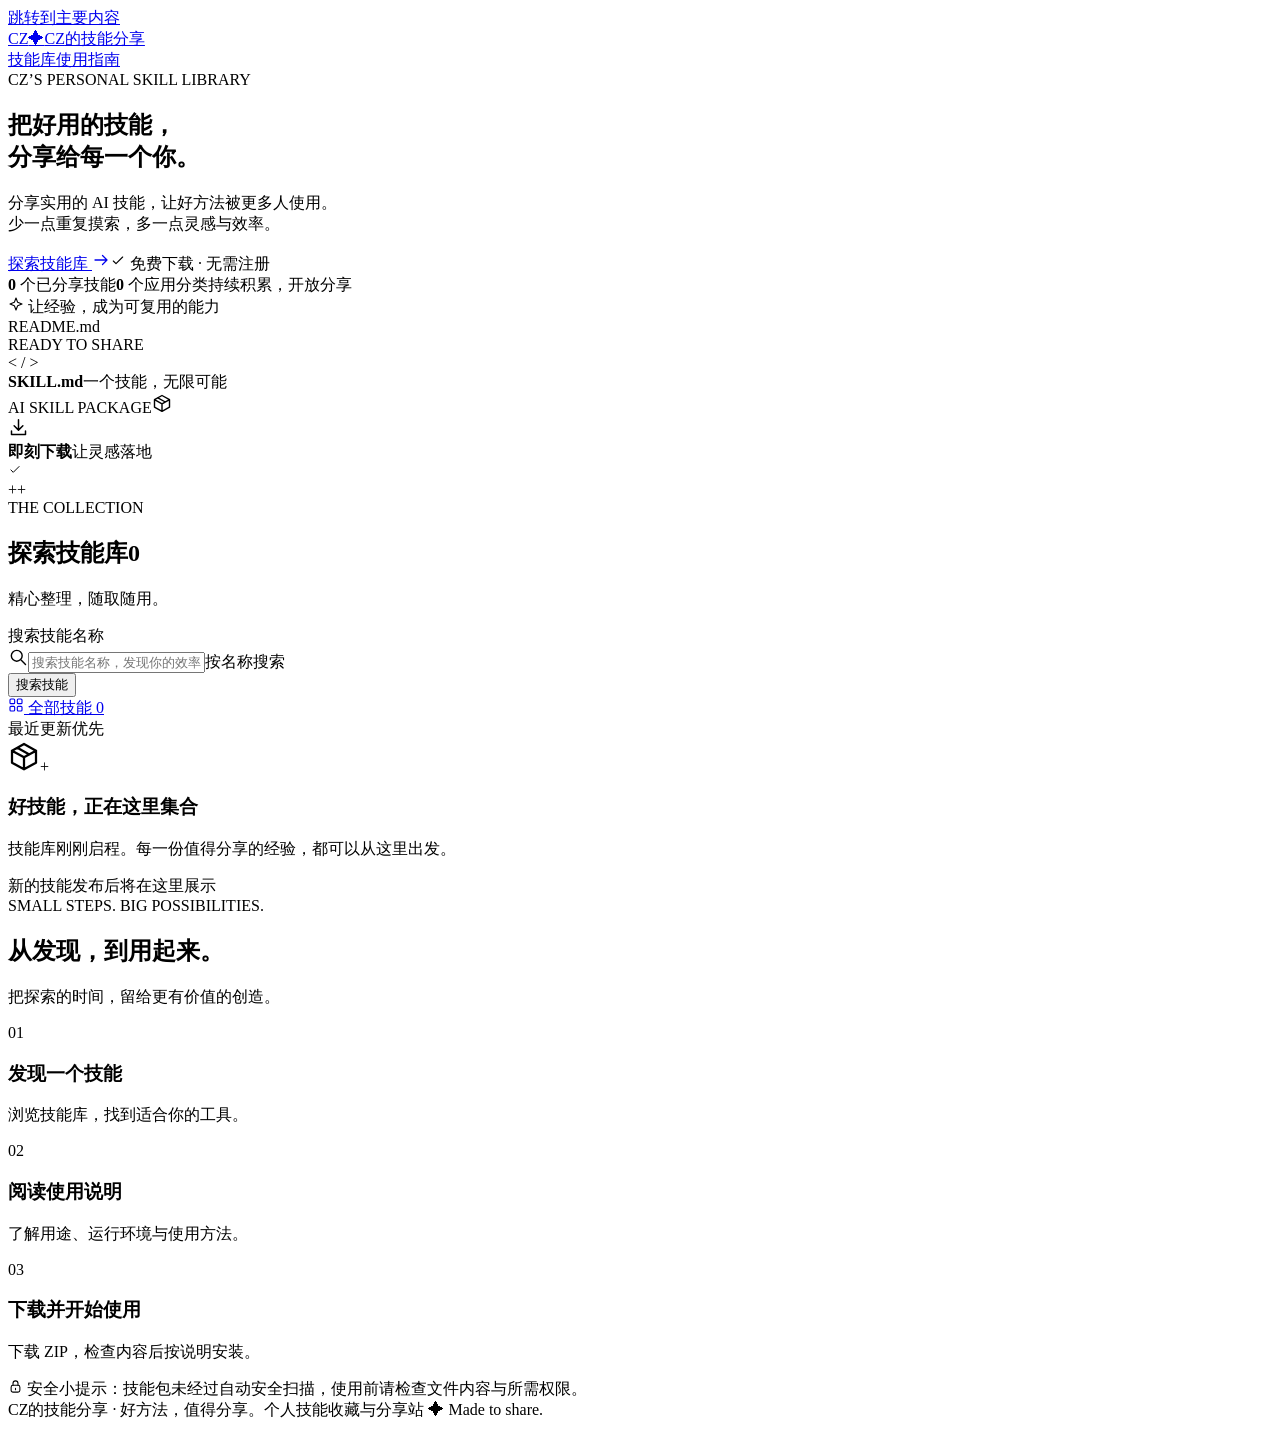
==== index.html @ d49d5132 "Publish CZ skill sharing" ====
<!doctype html>
<html lang="zh-CN">
<head>
<meta charset="utf-8"><meta name="viewport" content="width=device-width, initial-scale=1">
<meta name="description" content="CZ的技能分享：发现实用的 AI 技能，阅读使用说明，免费下载技能压缩包。">
<title>CZ的技能分享 · 让好方法，触手可及</title>
<link rel="icon" href="/cz-skill-sharing/static/favicon.svg" type="image/svg+xml">
<link rel="stylesheet" href="/cz-skill-sharing/static/style.css">
<script defer src="/cz-skill-sharing/static/app.js"></script>
<script defer src="/cz-skill-sharing/static/public.js"></script>
</head>
<body>
<a class="skip-link" href="#main">跳转到主要内容</a>
<header class="site-header"><div class="shell header-inner">
<a class="brand" href="/cz-skill-sharing/" aria-label="CZ的技能分享首页"><span class="brand-mark">CZ<span>✦</span></span><span>CZ<span class="brand-rest">的技能分享</span></span></a>
<nav aria-label="主导航"><a class="nav-link active" href="/cz-skill-sharing/#library">技能库</a><a class="nav-link about-link" href="/cz-skill-sharing/#how-it-works">使用指南</a></nav>
</div></header>
<main id="main" class="shell" tabindex="-1">



<section class="hero" aria-labelledby="hero-title">
<div class="hero-copy"><div class="eyebrow"><span class="live-dot"></span> CZ’S PERSONAL SKILL LIBRARY</div><h1 id="hero-title">把好用的技能，<br><span>分享给每一个你。</span></h1><p class="hero-description">分享实用的 AI 技能，让好方法被更多人使用。<br>少一点重复摸索，多一点灵感与效率。</p><div class="hero-actions"><a class="button primary" href="#library">探索技能库 <svg width="18" height="18" viewBox="0 0 24 24" fill="none" stroke="currentColor" stroke-width="1.7" stroke-linecap="round" stroke-linejoin="round" aria-hidden="true">
<path d="M4 12h16m-6-6 6 6-6 6"/>
</svg></a><span class="hero-note"><svg width="16" height="16" viewBox="0 0 24 24" fill="none" stroke="currentColor" stroke-width="1.7" stroke-linecap="round" stroke-linejoin="round" aria-hidden="true">
<path d="m5 12 4 4L19 6"/>
</svg> 免费下载 · 无需注册</span></div><div class="hero-meta"><span><strong>0</strong> 个已分享技能</span><i></i><span><strong>0</strong> 个应用分类</span><i></i><span>持续积累，开放分享</span></div></div>
<div class="hero-art" aria-hidden="true"><div class="orbit orbit-one"></div><div class="orbit orbit-two"></div><div class="art-note note-top"><svg width="16" height="16" viewBox="0 0 24 24" fill="none" stroke="currentColor" stroke-width="1.7" stroke-linecap="round" stroke-linejoin="round" aria-hidden="true">
<path d="m12 3 2.5 6.5L21 12l-6.5 2.5L12 21l-2.5-6.5L3 12l6.5-2.5L12 3Z"/>
</svg> 让经验，成为可复用的能力</div><div class="floating-file file-back"><div class="file-label">README.md</div><span></span><span></span><span></span></div><div class="floating-file file-front"><div class="mini-label"><span class="mini-dot"></span> READY TO SHARE</div><div class="art-code">&lt; / &gt;</div><strong>SKILL.md</strong><span class="file-caption">一个技能，无限可能</span><div class="art-file-footer"><span>AI SKILL PACKAGE</span><svg width="20" height="20" viewBox="0 0 24 24" fill="none" stroke="currentColor" stroke-width="1.7" stroke-linecap="round" stroke-linejoin="round" aria-hidden="true">
<path d="m12 3 9 5v9l-9 5-9-5V8l9-5Zm-9 5 9 5 9-5M12 13v9M7 5.8l9 5"/>
</svg></div></div><div class="art-badge"><svg width="21" height="21" viewBox="0 0 24 24" fill="none" stroke="currentColor" stroke-width="1.7" stroke-linecap="round" stroke-linejoin="round" aria-hidden="true">
<path d="M12 3v12m-5-5 5 5 5-5M4 16v4h16v-4"/>
</svg><div><strong>即刻下载</strong><span>让灵感落地</span></div><span class="badge-check"><svg width="14" height="14" viewBox="0 0 24 24" fill="none" stroke="currentColor" stroke-width="1.7" stroke-linecap="round" stroke-linejoin="round" aria-hidden="true">
<path d="m5 12 4 4L19 6"/>
</svg></span></div><span class="art-plus plus-one">+</span><span class="art-plus plus-two">+</span></div>
</section>
<section id="library" class="library-section" aria-labelledby="library-title"><div class="section-heading"><div><div class="section-kicker">THE COLLECTION</div><h2 id="library-title">探索技能库<span class="count-badge">0</span></h2></div><p>精心整理，随取随用。</p></div>
<form method="get" class="search-form" action="/cz-skill-sharing/#library"><label class="sr-only" for="search">搜索技能名称</label><div class="search-input"><svg width="20" height="20" viewBox="0 0 24 24" fill="none" stroke="currentColor" stroke-width="1.7" stroke-linecap="round" stroke-linejoin="round" aria-hidden="true">
<circle cx="10.5" cy="10.5" r="6.5"/><path d="m16 16 5 5"/>
</svg><input id="search" name="q" value="" placeholder="搜索技能名称，发现你的效率工具…" maxlength="80" autocomplete="off"><span class="search-hint">按名称搜索</span></div><button class="button search-button" type="submit">搜索技能</button></form>
<div class="filter-bar"><div class="filter-list" aria-label="按分类筛选"><a class="filter-chip selected" href="/cz-skill-sharing/#library"><svg width="16" height="16" viewBox="0 0 24 24" fill="none" stroke="currentColor" stroke-width="1.7" stroke-linecap="round" stroke-linejoin="round" aria-hidden="true">
<rect x="3" y="3" width="7" height="7" rx="1.5"/><rect x="14" y="3" width="7" height="7" rx="1.5"/><rect x="3" y="14" width="7" height="7" rx="1.5"/><rect x="14" y="14" width="7" height="7" rx="1.5"/>
</svg> 全部技能 <span>0</span></a></div><span class="sort-note">最近更新优先</span></div>
<div class="empty-state"><div class="empty-icon"><svg width="32" height="32" viewBox="0 0 24 24" fill="none" stroke="currentColor" stroke-width="1.7" stroke-linecap="round" stroke-linejoin="round" aria-hidden="true">
<path d="m12 3 9 5v9l-9 5-9-5V8l9-5Zm-9 5 9 5 9-5M12 13v9M7 5.8l9 5"/>
</svg><span>+</span></div><h3>好技能，正在这里集合</h3><p>技能库刚刚启程。每一份值得分享的经验，都可以从这里出发。</p><span class="empty-caption">新的技能发布后将在这里展示</span></div>
</section>
<section id="how-it-works" class="guide"><div class="guide-intro"><span class="section-kicker">SMALL STEPS. BIG POSSIBILITIES.</span><h2>从发现，到用起来。</h2><p>把探索的时间，留给更有价值的创造。</p></div><div class="guide-steps"><div><span class="step-number">01</span><h3>发现一个技能</h3><p>浏览技能库，找到适合你的工具。</p></div><div><span class="step-number">02</span><h3>阅读使用说明</h3><p>了解用途、运行环境与使用方法。</p></div><div><span class="step-number">03</span><h3>下载并开始使用</h3><p>下载 ZIP，检查内容后按说明安装。</p></div></div></section>
<div class="safety-note"><svg width="15" height="15" viewBox="0 0 24 24" fill="none" stroke="currentColor" stroke-width="1.7" stroke-linecap="round" stroke-linejoin="round" aria-hidden="true">
<rect x="5" y="10" width="14" height="11" rx="3"/><path d="M8 10V7a4 4 0 0 1 8 0v3m-4 5v2"/>
</svg> 安全小提示：技能包未经过自动安全扫描，使用前请检查文件内容与所需权限。</div>

</main>
<footer class="site-footer"><div class="shell footer-inner"><span class="footer-brand">CZ的技能分享 <span>·</span> 好方法，值得分享。</span><span>个人技能收藏与分享站 <span class="footer-dot">✦</span> Made to share.</span></div></footer>
</body></html>
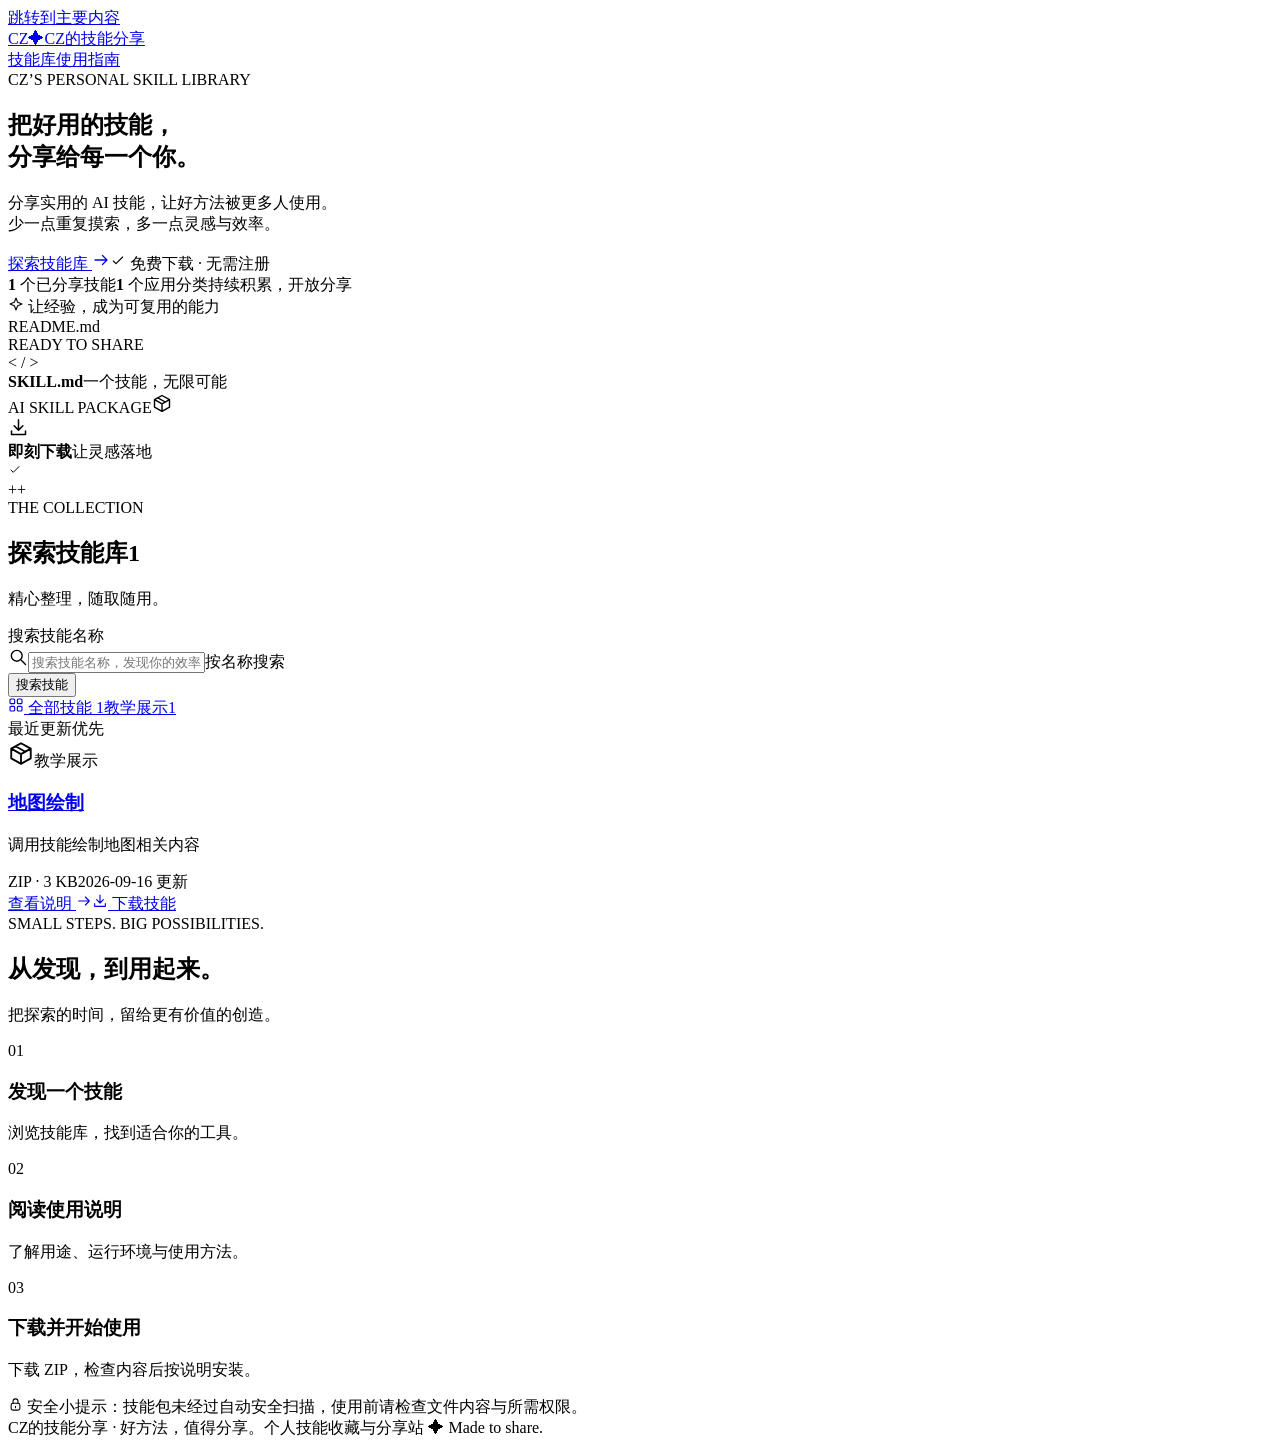
==== commit c2d096b8: "Publish CZ skill sharing" ====
--- a/index.html
+++ b/index.html
@@ -25,7 +25,7 @@
 <path d="M4 12h16m-6-6 6 6-6 6"/>
 </svg></a><span class="hero-note"><svg width="16" height="16" viewBox="0 0 24 24" fill="none" stroke="currentColor" stroke-width="1.7" stroke-linecap="round" stroke-linejoin="round" aria-hidden="true">
 <path d="m5 12 4 4L19 6"/>
-</svg> 免费下载 · 无需注册</span></div><div class="hero-meta"><span><strong>0</strong> 个已分享技能</span><i></i><span><strong>0</strong> 个应用分类</span><i></i><span>持续积累，开放分享</span></div></div>
+</svg> 免费下载 · 无需注册</span></div><div class="hero-meta"><span><strong>1</strong> 个已分享技能</span><i></i><span><strong>1</strong> 个应用分类</span><i></i><span>持续积累，开放分享</span></div></div>
 <div class="hero-art" aria-hidden="true"><div class="orbit orbit-one"></div><div class="orbit orbit-two"></div><div class="art-note note-top"><svg width="16" height="16" viewBox="0 0 24 24" fill="none" stroke="currentColor" stroke-width="1.7" stroke-linecap="round" stroke-linejoin="round" aria-hidden="true">
 <path d="m12 3 2.5 6.5L21 12l-6.5 2.5L12 21l-2.5-6.5L3 12l6.5-2.5L12 3Z"/>
 </svg> 让经验，成为可复用的能力</div><div class="floating-file file-back"><div class="file-label">README.md</div><span></span><span></span><span></span></div><div class="floating-file file-front"><div class="mini-label"><span class="mini-dot"></span> READY TO SHARE</div><div class="art-code">&lt; / &gt;</div><strong>SKILL.md</strong><span class="file-caption">一个技能，无限可能</span><div class="art-file-footer"><span>AI SKILL PACKAGE</span><svg width="20" height="20" viewBox="0 0 24 24" fill="none" stroke="currentColor" stroke-width="1.7" stroke-linecap="round" stroke-linejoin="round" aria-hidden="true">
@@ -36,16 +36,24 @@
 <path d="m5 12 4 4L19 6"/>
 </svg></span></div><span class="art-plus plus-one">+</span><span class="art-plus plus-two">+</span></div>
 </section>
-<section id="library" class="library-section" aria-labelledby="library-title"><div class="section-heading"><div><div class="section-kicker">THE COLLECTION</div><h2 id="library-title">探索技能库<span class="count-badge">0</span></h2></div><p>精心整理，随取随用。</p></div>
+<section id="library" class="library-section" aria-labelledby="library-title"><div class="section-heading"><div><div class="section-kicker">THE COLLECTION</div><h2 id="library-title">探索技能库<span class="count-badge">1</span></h2></div><p>精心整理，随取随用。</p></div>
 <form method="get" class="search-form" action="/cz-skill-sharing/#library"><label class="sr-only" for="search">搜索技能名称</label><div class="search-input"><svg width="20" height="20" viewBox="0 0 24 24" fill="none" stroke="currentColor" stroke-width="1.7" stroke-linecap="round" stroke-linejoin="round" aria-hidden="true">
 <circle cx="10.5" cy="10.5" r="6.5"/><path d="m16 16 5 5"/>
 </svg><input id="search" name="q" value="" placeholder="搜索技能名称，发现你的效率工具…" maxlength="80" autocomplete="off"><span class="search-hint">按名称搜索</span></div><button class="button search-button" type="submit">搜索技能</button></form>
 <div class="filter-bar"><div class="filter-list" aria-label="按分类筛选"><a class="filter-chip selected" href="/cz-skill-sharing/#library"><svg width="16" height="16" viewBox="0 0 24 24" fill="none" stroke="currentColor" stroke-width="1.7" stroke-linecap="round" stroke-linejoin="round" aria-hidden="true">
 <rect x="3" y="3" width="7" height="7" rx="1.5"/><rect x="14" y="3" width="7" height="7" rx="1.5"/><rect x="3" y="14" width="7" height="7" rx="1.5"/><rect x="14" y="14" width="7" height="7" rx="1.5"/>
-</svg> 全部技能 <span>0</span></a></div><span class="sort-note">最近更新优先</span></div>
-<div class="empty-state"><div class="empty-icon"><svg width="32" height="32" viewBox="0 0 24 24" fill="none" stroke="currentColor" stroke-width="1.7" stroke-linecap="round" stroke-linejoin="round" aria-hidden="true">
+</svg> 全部技能 <span>1</span></a><a class="filter-chip " href="/cz-skill-sharing/?category=%E6%95%99%E5%AD%A6%E5%B1%95%E7%A4%BA#library">教学展示<span>1</span></a></div><span class="sort-note">最近更新优先</span></div>
+
+
+<p id="public-results" class="result-note" role="status" hidden><span></span> <a data-clear-filters href="/cz-skill-sharing/#library">清除筛选</a></p><div id="public-empty" class="empty-state" hidden><h3>没有找到匹配的技能</h3><p>换一个名称或分类试试。</p><a data-clear-filters class="button secondary" href="/cz-skill-sharing/#library">查看全部技能</a></div><noscript><p class="notice">当前显示全部技能；启用 JavaScript 后可搜索和筛选，详情和下载不受影响。</p></noscript>
+<div class="skill-grid"><article class="skill-card"><div class="card-top"><span class="skill-icon color-0"><svg width="26" height="26" viewBox="0 0 24 24" fill="none" stroke="currentColor" stroke-width="1.7" stroke-linecap="round" stroke-linejoin="round" aria-hidden="true">
 <path d="m12 3 9 5v9l-9 5-9-5V8l9-5Zm-9 5 9 5 9-5M12 13v9M7 5.8l9 5"/>
-</svg><span>+</span></div><h3>好技能，正在这里集合</h3><p>技能库刚刚启程。每一份值得分享的经验，都可以从这里出发。</p><span class="empty-caption">新的技能发布后将在这里展示</span></div>
+</svg></span><span class="category-tag">教学展示</span></div><h3><a href="/cz-skill-sharing/skills/1b707c04998ac43023955875/">地图绘制</a></h3><p class="card-summary">调用技能绘制地图相关内容</p><div class="card-meta"><span>ZIP · 3 KB</span><time datetime="2026-09-16T05:57:52.338210+00:00">2026-09-16 更新</time></div><div class="card-actions"><a class="detail-link" href="/cz-skill-sharing/skills/1b707c04998ac43023955875/">查看说明 <svg width="16" height="16" viewBox="0 0 24 24" fill="none" stroke="currentColor" stroke-width="1.7" stroke-linecap="round" stroke-linejoin="round" aria-hidden="true">
+<path d="M4 12h16m-6-6 6 6-6 6"/>
+</svg></a><a class="download-button" href="https://github.com/gatsbychen765/cz-skill-sharing/releases/download/cz-packages/1b707c04998ac43023955875-b5640fcfd48868f1a23ee54966fc5c662ed82d0f38de902e125a54a3417cb438.zip" aria-label="下载 地图绘制"><svg width="16" height="16" viewBox="0 0 24 24" fill="none" stroke="currentColor" stroke-width="1.7" stroke-linecap="round" stroke-linejoin="round" aria-hidden="true">
+<path d="M12 3v12m-5-5 5 5 5-5M4 16v4h16v-4"/>
+</svg> 下载技能</a></div></article></div>
+
 </section>
 <section id="how-it-works" class="guide"><div class="guide-intro"><span class="section-kicker">SMALL STEPS. BIG POSSIBILITIES.</span><h2>从发现，到用起来。</h2><p>把探索的时间，留给更有价值的创造。</p></div><div class="guide-steps"><div><span class="step-number">01</span><h3>发现一个技能</h3><p>浏览技能库，找到适合你的工具。</p></div><div><span class="step-number">02</span><h3>阅读使用说明</h3><p>了解用途、运行环境与使用方法。</p></div><div><span class="step-number">03</span><h3>下载并开始使用</h3><p>下载 ZIP，检查内容后按说明安装。</p></div></div></section>
 <div class="safety-note"><svg width="15" height="15" viewBox="0 0 24 24" fill="none" stroke="currentColor" stroke-width="1.7" stroke-linecap="round" stroke-linejoin="round" aria-hidden="true">
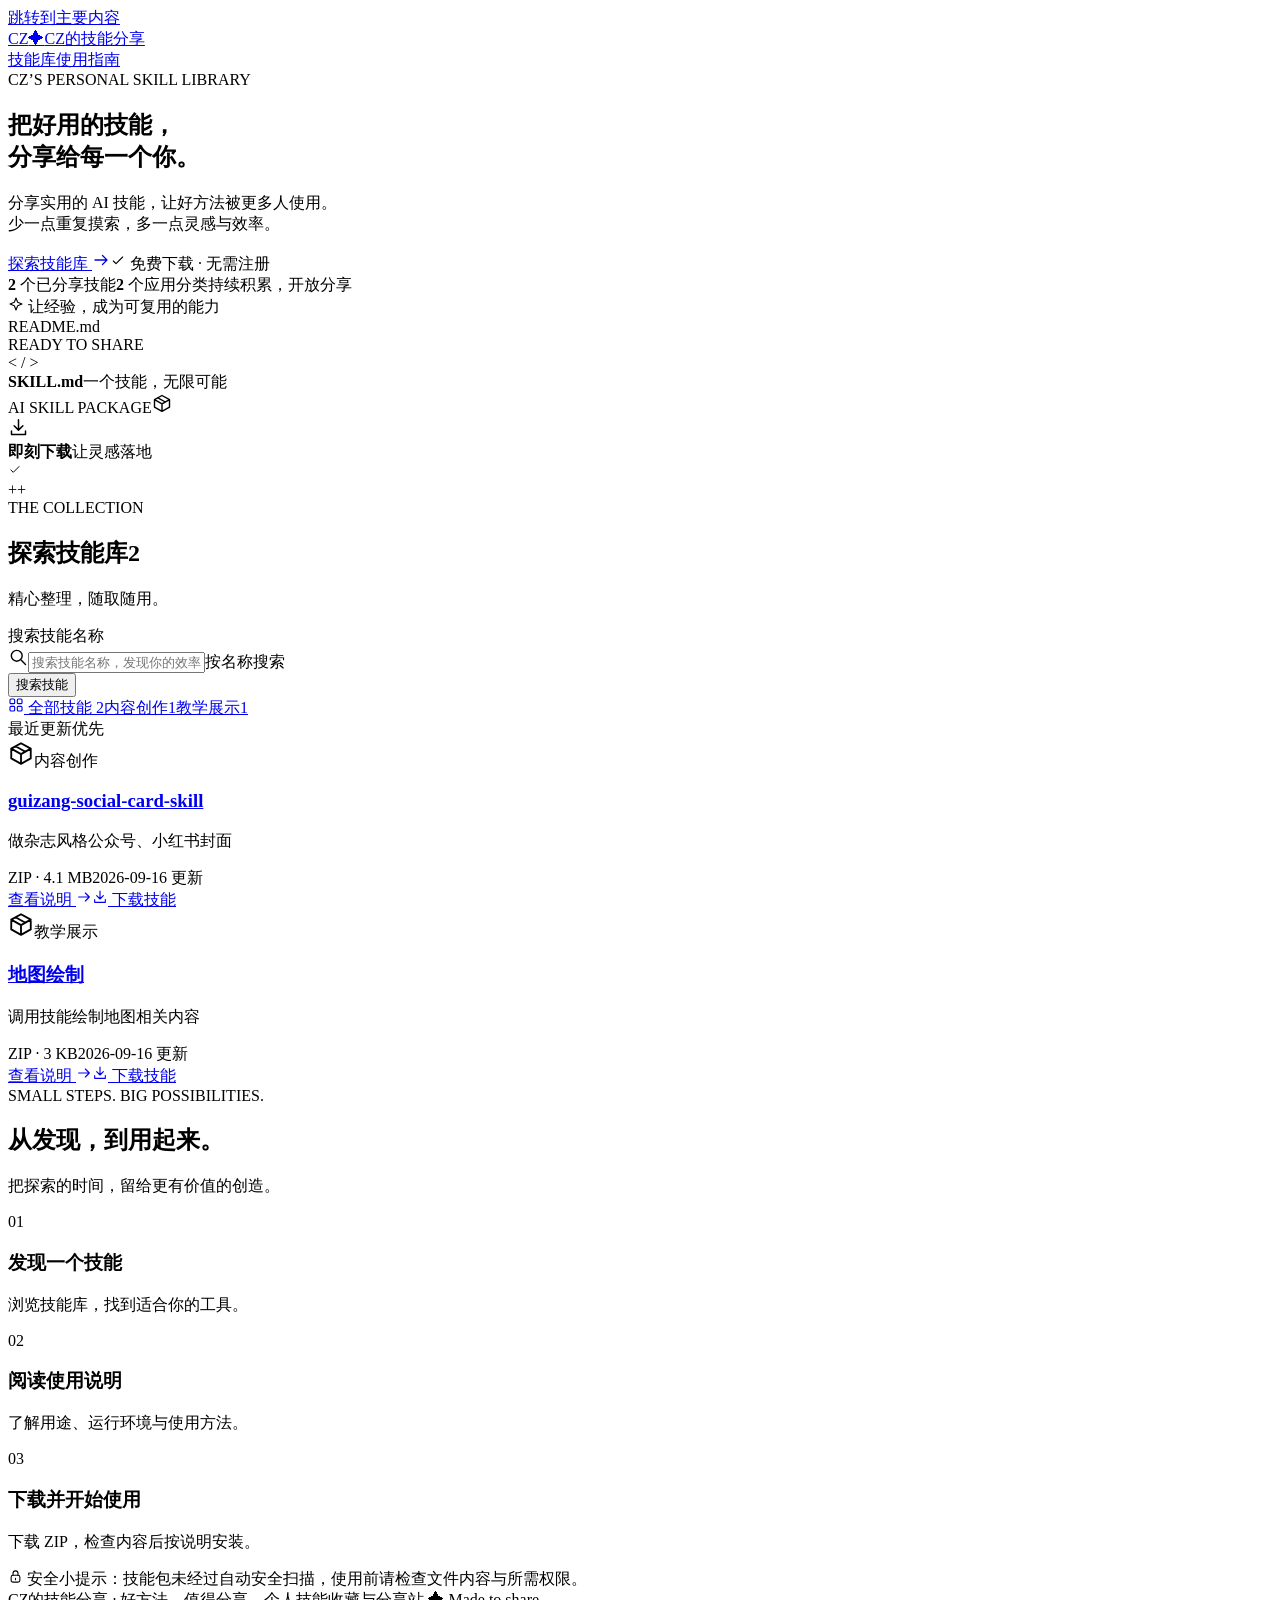
==== commit d9cf002c: "Publish CZ skill sharing" ====
--- a/index.html
+++ b/index.html
@@ -25,7 +25,7 @@
 <path d="M4 12h16m-6-6 6 6-6 6"/>
 </svg></a><span class="hero-note"><svg width="16" height="16" viewBox="0 0 24 24" fill="none" stroke="currentColor" stroke-width="1.7" stroke-linecap="round" stroke-linejoin="round" aria-hidden="true">
 <path d="m5 12 4 4L19 6"/>
-</svg> 免费下载 · 无需注册</span></div><div class="hero-meta"><span><strong>1</strong> 个已分享技能</span><i></i><span><strong>1</strong> 个应用分类</span><i></i><span>持续积累，开放分享</span></div></div>
+</svg> 免费下载 · 无需注册</span></div><div class="hero-meta"><span><strong>2</strong> 个已分享技能</span><i></i><span><strong>2</strong> 个应用分类</span><i></i><span>持续积累，开放分享</span></div></div>
 <div class="hero-art" aria-hidden="true"><div class="orbit orbit-one"></div><div class="orbit orbit-two"></div><div class="art-note note-top"><svg width="16" height="16" viewBox="0 0 24 24" fill="none" stroke="currentColor" stroke-width="1.7" stroke-linecap="round" stroke-linejoin="round" aria-hidden="true">
 <path d="m12 3 2.5 6.5L21 12l-6.5 2.5L12 21l-2.5-6.5L3 12l6.5-2.5L12 3Z"/>
 </svg> 让经验，成为可复用的能力</div><div class="floating-file file-back"><div class="file-label">README.md</div><span></span><span></span><span></span></div><div class="floating-file file-front"><div class="mini-label"><span class="mini-dot"></span> READY TO SHARE</div><div class="art-code">&lt; / &gt;</div><strong>SKILL.md</strong><span class="file-caption">一个技能，无限可能</span><div class="art-file-footer"><span>AI SKILL PACKAGE</span><svg width="20" height="20" viewBox="0 0 24 24" fill="none" stroke="currentColor" stroke-width="1.7" stroke-linecap="round" stroke-linejoin="round" aria-hidden="true">
@@ -36,17 +36,23 @@
 <path d="m5 12 4 4L19 6"/>
 </svg></span></div><span class="art-plus plus-one">+</span><span class="art-plus plus-two">+</span></div>
 </section>
-<section id="library" class="library-section" aria-labelledby="library-title"><div class="section-heading"><div><div class="section-kicker">THE COLLECTION</div><h2 id="library-title">探索技能库<span class="count-badge">1</span></h2></div><p>精心整理，随取随用。</p></div>
+<section id="library" class="library-section" aria-labelledby="library-title"><div class="section-heading"><div><div class="section-kicker">THE COLLECTION</div><h2 id="library-title">探索技能库<span class="count-badge">2</span></h2></div><p>精心整理，随取随用。</p></div>
 <form method="get" class="search-form" action="/cz-skill-sharing/#library"><label class="sr-only" for="search">搜索技能名称</label><div class="search-input"><svg width="20" height="20" viewBox="0 0 24 24" fill="none" stroke="currentColor" stroke-width="1.7" stroke-linecap="round" stroke-linejoin="round" aria-hidden="true">
 <circle cx="10.5" cy="10.5" r="6.5"/><path d="m16 16 5 5"/>
 </svg><input id="search" name="q" value="" placeholder="搜索技能名称，发现你的效率工具…" maxlength="80" autocomplete="off"><span class="search-hint">按名称搜索</span></div><button class="button search-button" type="submit">搜索技能</button></form>
 <div class="filter-bar"><div class="filter-list" aria-label="按分类筛选"><a class="filter-chip selected" href="/cz-skill-sharing/#library"><svg width="16" height="16" viewBox="0 0 24 24" fill="none" stroke="currentColor" stroke-width="1.7" stroke-linecap="round" stroke-linejoin="round" aria-hidden="true">
 <rect x="3" y="3" width="7" height="7" rx="1.5"/><rect x="14" y="3" width="7" height="7" rx="1.5"/><rect x="3" y="14" width="7" height="7" rx="1.5"/><rect x="14" y="14" width="7" height="7" rx="1.5"/>
-</svg> 全部技能 <span>1</span></a><a class="filter-chip " href="/cz-skill-sharing/?category=%E6%95%99%E5%AD%A6%E5%B1%95%E7%A4%BA#library">教学展示<span>1</span></a></div><span class="sort-note">最近更新优先</span></div>
+</svg> 全部技能 <span>2</span></a><a class="filter-chip " href="/cz-skill-sharing/?category=%E5%86%85%E5%AE%B9%E5%88%9B%E4%BD%9C#library">内容创作<span>1</span></a><a class="filter-chip " href="/cz-skill-sharing/?category=%E6%95%99%E5%AD%A6%E5%B1%95%E7%A4%BA#library">教学展示<span>1</span></a></div><span class="sort-note">最近更新优先</span></div>
 
 
 <p id="public-results" class="result-note" role="status" hidden><span></span> <a data-clear-filters href="/cz-skill-sharing/#library">清除筛选</a></p><div id="public-empty" class="empty-state" hidden><h3>没有找到匹配的技能</h3><p>换一个名称或分类试试。</p><a data-clear-filters class="button secondary" href="/cz-skill-sharing/#library">查看全部技能</a></div><noscript><p class="notice">当前显示全部技能；启用 JavaScript 后可搜索和筛选，详情和下载不受影响。</p></noscript>
 <div class="skill-grid"><article class="skill-card"><div class="card-top"><span class="skill-icon color-0"><svg width="26" height="26" viewBox="0 0 24 24" fill="none" stroke="currentColor" stroke-width="1.7" stroke-linecap="round" stroke-linejoin="round" aria-hidden="true">
+<path d="m12 3 9 5v9l-9 5-9-5V8l9-5Zm-9 5 9 5 9-5M12 13v9M7 5.8l9 5"/>
+</svg></span><span class="category-tag">内容创作</span></div><h3><a href="/cz-skill-sharing/skills/233eb5776fda83d175fd4b83/">guizang-social-card-skill</a></h3><p class="card-summary">做杂志风格公众号、小红书封面</p><div class="card-meta"><span>ZIP · 4.1 MB</span><time datetime="2026-09-16T06:08:05.598661+00:00">2026-09-16 更新</time></div><div class="card-actions"><a class="detail-link" href="/cz-skill-sharing/skills/233eb5776fda83d175fd4b83/">查看说明 <svg width="16" height="16" viewBox="0 0 24 24" fill="none" stroke="currentColor" stroke-width="1.7" stroke-linecap="round" stroke-linejoin="round" aria-hidden="true">
+<path d="M4 12h16m-6-6 6 6-6 6"/>
+</svg></a><a class="download-button" href="https://github.com/gatsbychen765/cz-skill-sharing/releases/download/cz-packages/233eb5776fda83d175fd4b83-b100f7b04d54288026b57b9c7c17840203dfb3dd2c23067dd80d335aeb7a9d7f.zip" aria-label="下载 guizang-social-card-skill"><svg width="16" height="16" viewBox="0 0 24 24" fill="none" stroke="currentColor" stroke-width="1.7" stroke-linecap="round" stroke-linejoin="round" aria-hidden="true">
+<path d="M12 3v12m-5-5 5 5 5-5M4 16v4h16v-4"/>
+</svg> 下载技能</a></div></article><article class="skill-card"><div class="card-top"><span class="skill-icon color-1"><svg width="26" height="26" viewBox="0 0 24 24" fill="none" stroke="currentColor" stroke-width="1.7" stroke-linecap="round" stroke-linejoin="round" aria-hidden="true">
 <path d="m12 3 9 5v9l-9 5-9-5V8l9-5Zm-9 5 9 5 9-5M12 13v9M7 5.8l9 5"/>
 </svg></span><span class="category-tag">教学展示</span></div><h3><a href="/cz-skill-sharing/skills/1b707c04998ac43023955875/">地图绘制</a></h3><p class="card-summary">调用技能绘制地图相关内容</p><div class="card-meta"><span>ZIP · 3 KB</span><time datetime="2026-09-16T05:57:52.338210+00:00">2026-09-16 更新</time></div><div class="card-actions"><a class="detail-link" href="/cz-skill-sharing/skills/1b707c04998ac43023955875/">查看说明 <svg width="16" height="16" viewBox="0 0 24 24" fill="none" stroke="currentColor" stroke-width="1.7" stroke-linecap="round" stroke-linejoin="round" aria-hidden="true">
 <path d="M4 12h16m-6-6 6 6-6 6"/>
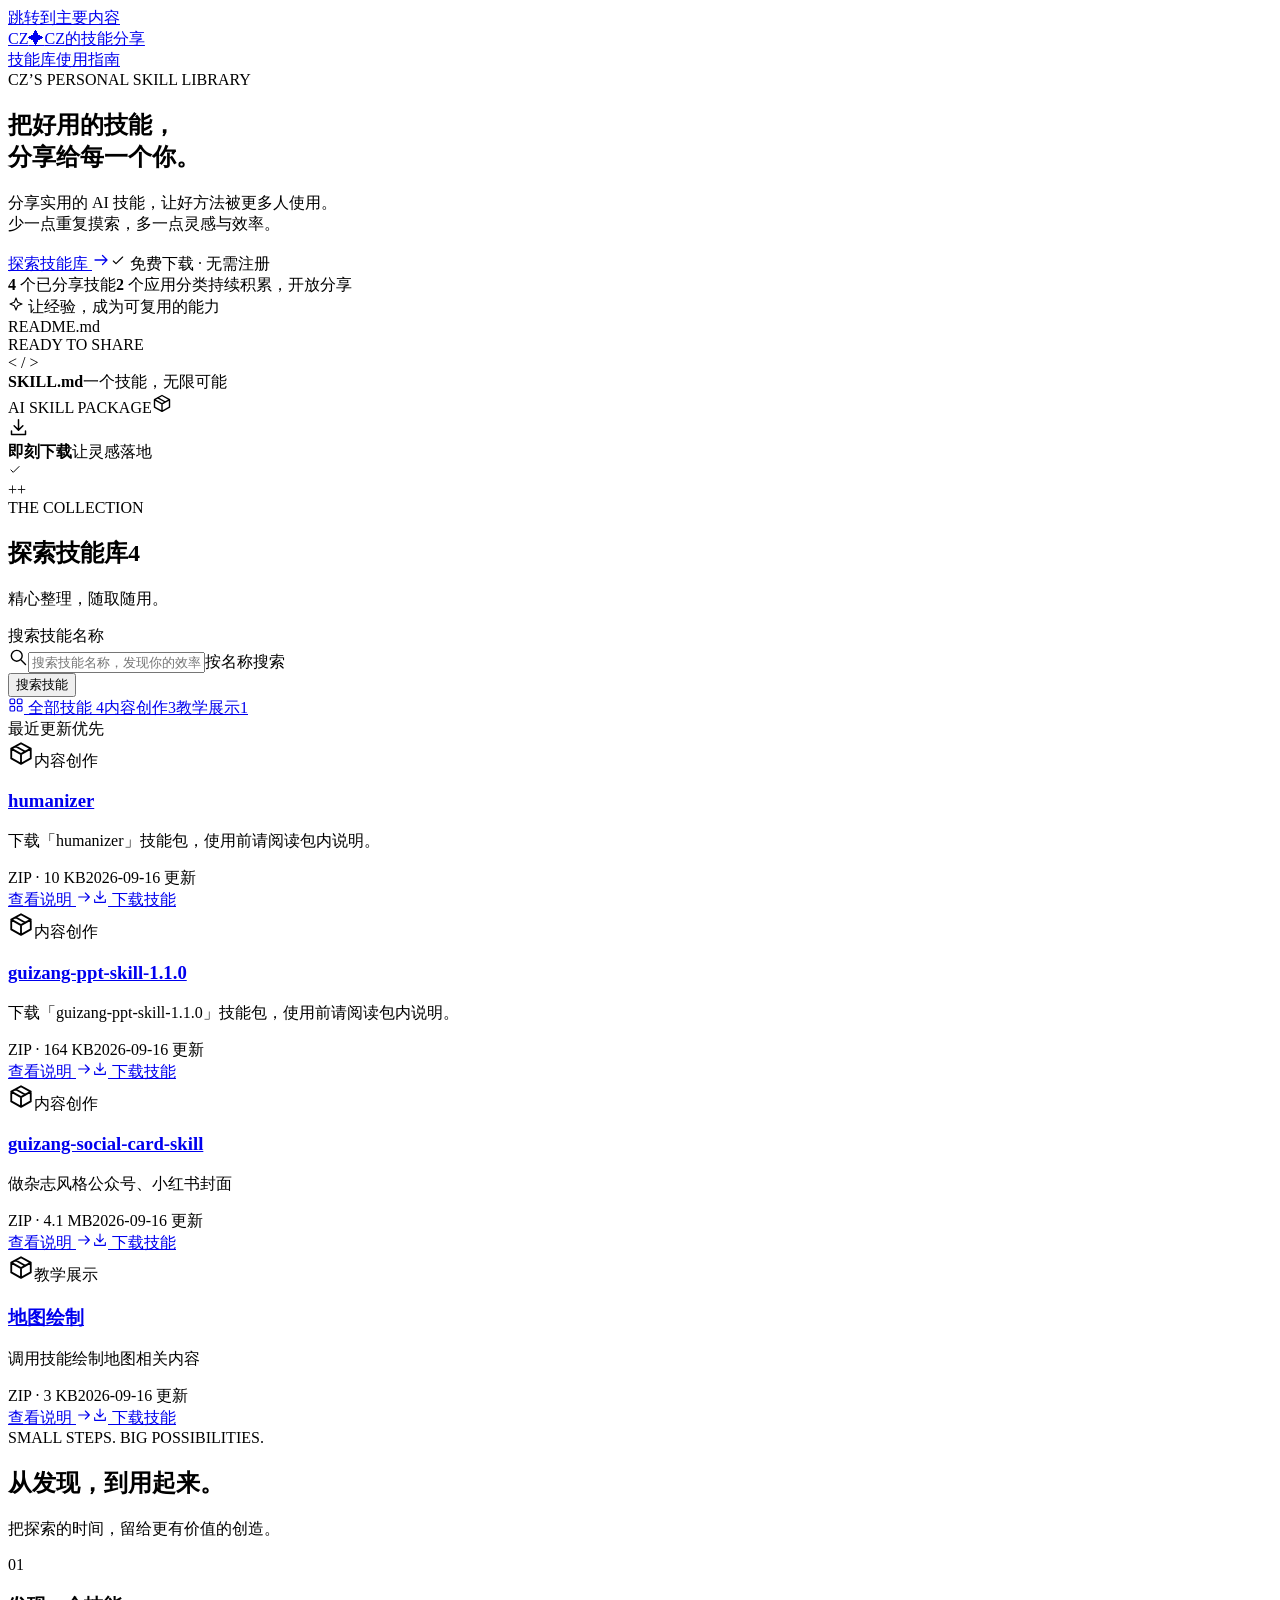
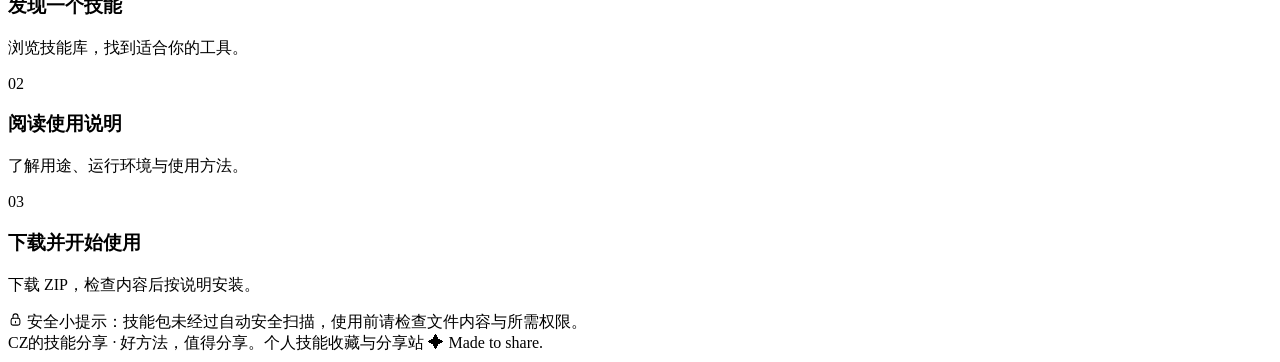
==== commit 6fdba756: "Publish CZ skill sharing" ====
--- a/index.html
+++ b/index.html
@@ -25,7 +25,7 @@
 <path d="M4 12h16m-6-6 6 6-6 6"/>
 </svg></a><span class="hero-note"><svg width="16" height="16" viewBox="0 0 24 24" fill="none" stroke="currentColor" stroke-width="1.7" stroke-linecap="round" stroke-linejoin="round" aria-hidden="true">
 <path d="m5 12 4 4L19 6"/>
-</svg> 免费下载 · 无需注册</span></div><div class="hero-meta"><span><strong>2</strong> 个已分享技能</span><i></i><span><strong>2</strong> 个应用分类</span><i></i><span>持续积累，开放分享</span></div></div>
+</svg> 免费下载 · 无需注册</span></div><div class="hero-meta"><span><strong>4</strong> 个已分享技能</span><i></i><span><strong>2</strong> 个应用分类</span><i></i><span>持续积累，开放分享</span></div></div>
 <div class="hero-art" aria-hidden="true"><div class="orbit orbit-one"></div><div class="orbit orbit-two"></div><div class="art-note note-top"><svg width="16" height="16" viewBox="0 0 24 24" fill="none" stroke="currentColor" stroke-width="1.7" stroke-linecap="round" stroke-linejoin="round" aria-hidden="true">
 <path d="m12 3 2.5 6.5L21 12l-6.5 2.5L12 21l-2.5-6.5L3 12l6.5-2.5L12 3Z"/>
 </svg> 让经验，成为可复用的能力</div><div class="floating-file file-back"><div class="file-label">README.md</div><span></span><span></span><span></span></div><div class="floating-file file-front"><div class="mini-label"><span class="mini-dot"></span> READY TO SHARE</div><div class="art-code">&lt; / &gt;</div><strong>SKILL.md</strong><span class="file-caption">一个技能，无限可能</span><div class="art-file-footer"><span>AI SKILL PACKAGE</span><svg width="20" height="20" viewBox="0 0 24 24" fill="none" stroke="currentColor" stroke-width="1.7" stroke-linecap="round" stroke-linejoin="round" aria-hidden="true">
@@ -36,23 +36,35 @@
 <path d="m5 12 4 4L19 6"/>
 </svg></span></div><span class="art-plus plus-one">+</span><span class="art-plus plus-two">+</span></div>
 </section>
-<section id="library" class="library-section" aria-labelledby="library-title"><div class="section-heading"><div><div class="section-kicker">THE COLLECTION</div><h2 id="library-title">探索技能库<span class="count-badge">2</span></h2></div><p>精心整理，随取随用。</p></div>
+<section id="library" class="library-section" aria-labelledby="library-title"><div class="section-heading"><div><div class="section-kicker">THE COLLECTION</div><h2 id="library-title">探索技能库<span class="count-badge">4</span></h2></div><p>精心整理，随取随用。</p></div>
 <form method="get" class="search-form" action="/cz-skill-sharing/#library"><label class="sr-only" for="search">搜索技能名称</label><div class="search-input"><svg width="20" height="20" viewBox="0 0 24 24" fill="none" stroke="currentColor" stroke-width="1.7" stroke-linecap="round" stroke-linejoin="round" aria-hidden="true">
 <circle cx="10.5" cy="10.5" r="6.5"/><path d="m16 16 5 5"/>
 </svg><input id="search" name="q" value="" placeholder="搜索技能名称，发现你的效率工具…" maxlength="80" autocomplete="off"><span class="search-hint">按名称搜索</span></div><button class="button search-button" type="submit">搜索技能</button></form>
 <div class="filter-bar"><div class="filter-list" aria-label="按分类筛选"><a class="filter-chip selected" href="/cz-skill-sharing/#library"><svg width="16" height="16" viewBox="0 0 24 24" fill="none" stroke="currentColor" stroke-width="1.7" stroke-linecap="round" stroke-linejoin="round" aria-hidden="true">
 <rect x="3" y="3" width="7" height="7" rx="1.5"/><rect x="14" y="3" width="7" height="7" rx="1.5"/><rect x="3" y="14" width="7" height="7" rx="1.5"/><rect x="14" y="14" width="7" height="7" rx="1.5"/>
-</svg> 全部技能 <span>2</span></a><a class="filter-chip " href="/cz-skill-sharing/?category=%E5%86%85%E5%AE%B9%E5%88%9B%E4%BD%9C#library">内容创作<span>1</span></a><a class="filter-chip " href="/cz-skill-sharing/?category=%E6%95%99%E5%AD%A6%E5%B1%95%E7%A4%BA#library">教学展示<span>1</span></a></div><span class="sort-note">最近更新优先</span></div>
+</svg> 全部技能 <span>4</span></a><a class="filter-chip " href="/cz-skill-sharing/?category=%E5%86%85%E5%AE%B9%E5%88%9B%E4%BD%9C#library">内容创作<span>3</span></a><a class="filter-chip " href="/cz-skill-sharing/?category=%E6%95%99%E5%AD%A6%E5%B1%95%E7%A4%BA#library">教学展示<span>1</span></a></div><span class="sort-note">最近更新优先</span></div>
 
 
 <p id="public-results" class="result-note" role="status" hidden><span></span> <a data-clear-filters href="/cz-skill-sharing/#library">清除筛选</a></p><div id="public-empty" class="empty-state" hidden><h3>没有找到匹配的技能</h3><p>换一个名称或分类试试。</p><a data-clear-filters class="button secondary" href="/cz-skill-sharing/#library">查看全部技能</a></div><noscript><p class="notice">当前显示全部技能；启用 JavaScript 后可搜索和筛选，详情和下载不受影响。</p></noscript>
 <div class="skill-grid"><article class="skill-card"><div class="card-top"><span class="skill-icon color-0"><svg width="26" height="26" viewBox="0 0 24 24" fill="none" stroke="currentColor" stroke-width="1.7" stroke-linecap="round" stroke-linejoin="round" aria-hidden="true">
 <path d="m12 3 9 5v9l-9 5-9-5V8l9-5Zm-9 5 9 5 9-5M12 13v9M7 5.8l9 5"/>
+</svg></span><span class="category-tag">内容创作</span></div><h3><a href="/cz-skill-sharing/skills/a8aa49b3faef647155bda65f/">humanizer</a></h3><p class="card-summary">下载「humanizer」技能包，使用前请阅读包内说明。</p><div class="card-meta"><span>ZIP · 10 KB</span><time datetime="2026-09-16T06:25:53.686190+00:00">2026-09-16 更新</time></div><div class="card-actions"><a class="detail-link" href="/cz-skill-sharing/skills/a8aa49b3faef647155bda65f/">查看说明 <svg width="16" height="16" viewBox="0 0 24 24" fill="none" stroke="currentColor" stroke-width="1.7" stroke-linecap="round" stroke-linejoin="round" aria-hidden="true">
+<path d="M4 12h16m-6-6 6 6-6 6"/>
+</svg></a><a class="download-button" href="https://github.com/gatsbychen765/cz-skill-sharing/releases/download/cz-packages/a8aa49b3faef647155bda65f-e836a735fe38a0c477be8f56763a7862f2db00b9f9c08c550757e7ea0b182e78.zip" aria-label="下载 humanizer"><svg width="16" height="16" viewBox="0 0 24 24" fill="none" stroke="currentColor" stroke-width="1.7" stroke-linecap="round" stroke-linejoin="round" aria-hidden="true">
+<path d="M12 3v12m-5-5 5 5 5-5M4 16v4h16v-4"/>
+</svg> 下载技能</a></div></article><article class="skill-card"><div class="card-top"><span class="skill-icon color-1"><svg width="26" height="26" viewBox="0 0 24 24" fill="none" stroke="currentColor" stroke-width="1.7" stroke-linecap="round" stroke-linejoin="round" aria-hidden="true">
+<path d="m12 3 9 5v9l-9 5-9-5V8l9-5Zm-9 5 9 5 9-5M12 13v9M7 5.8l9 5"/>
+</svg></span><span class="category-tag">内容创作</span></div><h3><a href="/cz-skill-sharing/skills/2584fd93b44830c1f0b812b4/">guizang-ppt-skill-1.1.0</a></h3><p class="card-summary">下载「guizang-ppt-skill-1.1.0」技能包，使用前请阅读包内说明。</p><div class="card-meta"><span>ZIP · 164 KB</span><time datetime="2026-09-16T06:25:53.658410+00:00">2026-09-16 更新</time></div><div class="card-actions"><a class="detail-link" href="/cz-skill-sharing/skills/2584fd93b44830c1f0b812b4/">查看说明 <svg width="16" height="16" viewBox="0 0 24 24" fill="none" stroke="currentColor" stroke-width="1.7" stroke-linecap="round" stroke-linejoin="round" aria-hidden="true">
+<path d="M4 12h16m-6-6 6 6-6 6"/>
+</svg></a><a class="download-button" href="https://github.com/gatsbychen765/cz-skill-sharing/releases/download/cz-packages/2584fd93b44830c1f0b812b4-9d8273299b1ad0faa97e74c9d64bc0e603859e3e7d27e46937d4fe5d0202c0d8.zip" aria-label="下载 guizang-ppt-skill-1.1.0"><svg width="16" height="16" viewBox="0 0 24 24" fill="none" stroke="currentColor" stroke-width="1.7" stroke-linecap="round" stroke-linejoin="round" aria-hidden="true">
+<path d="M12 3v12m-5-5 5 5 5-5M4 16v4h16v-4"/>
+</svg> 下载技能</a></div></article><article class="skill-card"><div class="card-top"><span class="skill-icon color-2"><svg width="26" height="26" viewBox="0 0 24 24" fill="none" stroke="currentColor" stroke-width="1.7" stroke-linecap="round" stroke-linejoin="round" aria-hidden="true">
+<path d="m12 3 9 5v9l-9 5-9-5V8l9-5Zm-9 5 9 5 9-5M12 13v9M7 5.8l9 5"/>
 </svg></span><span class="category-tag">内容创作</span></div><h3><a href="/cz-skill-sharing/skills/233eb5776fda83d175fd4b83/">guizang-social-card-skill</a></h3><p class="card-summary">做杂志风格公众号、小红书封面</p><div class="card-meta"><span>ZIP · 4.1 MB</span><time datetime="2026-09-16T06:08:05.598661+00:00">2026-09-16 更新</time></div><div class="card-actions"><a class="detail-link" href="/cz-skill-sharing/skills/233eb5776fda83d175fd4b83/">查看说明 <svg width="16" height="16" viewBox="0 0 24 24" fill="none" stroke="currentColor" stroke-width="1.7" stroke-linecap="round" stroke-linejoin="round" aria-hidden="true">
 <path d="M4 12h16m-6-6 6 6-6 6"/>
 </svg></a><a class="download-button" href="https://github.com/gatsbychen765/cz-skill-sharing/releases/download/cz-packages/233eb5776fda83d175fd4b83-b100f7b04d54288026b57b9c7c17840203dfb3dd2c23067dd80d335aeb7a9d7f.zip" aria-label="下载 guizang-social-card-skill"><svg width="16" height="16" viewBox="0 0 24 24" fill="none" stroke="currentColor" stroke-width="1.7" stroke-linecap="round" stroke-linejoin="round" aria-hidden="true">
 <path d="M12 3v12m-5-5 5 5 5-5M4 16v4h16v-4"/>
-</svg> 下载技能</a></div></article><article class="skill-card"><div class="card-top"><span class="skill-icon color-1"><svg width="26" height="26" viewBox="0 0 24 24" fill="none" stroke="currentColor" stroke-width="1.7" stroke-linecap="round" stroke-linejoin="round" aria-hidden="true">
+</svg> 下载技能</a></div></article><article class="skill-card"><div class="card-top"><span class="skill-icon color-3"><svg width="26" height="26" viewBox="0 0 24 24" fill="none" stroke="currentColor" stroke-width="1.7" stroke-linecap="round" stroke-linejoin="round" aria-hidden="true">
 <path d="m12 3 9 5v9l-9 5-9-5V8l9-5Zm-9 5 9 5 9-5M12 13v9M7 5.8l9 5"/>
 </svg></span><span class="category-tag">教学展示</span></div><h3><a href="/cz-skill-sharing/skills/1b707c04998ac43023955875/">地图绘制</a></h3><p class="card-summary">调用技能绘制地图相关内容</p><div class="card-meta"><span>ZIP · 3 KB</span><time datetime="2026-09-16T05:57:52.338210+00:00">2026-09-16 更新</time></div><div class="card-actions"><a class="detail-link" href="/cz-skill-sharing/skills/1b707c04998ac43023955875/">查看说明 <svg width="16" height="16" viewBox="0 0 24 24" fill="none" stroke="currentColor" stroke-width="1.7" stroke-linecap="round" stroke-linejoin="round" aria-hidden="true">
 <path d="M4 12h16m-6-6 6 6-6 6"/>
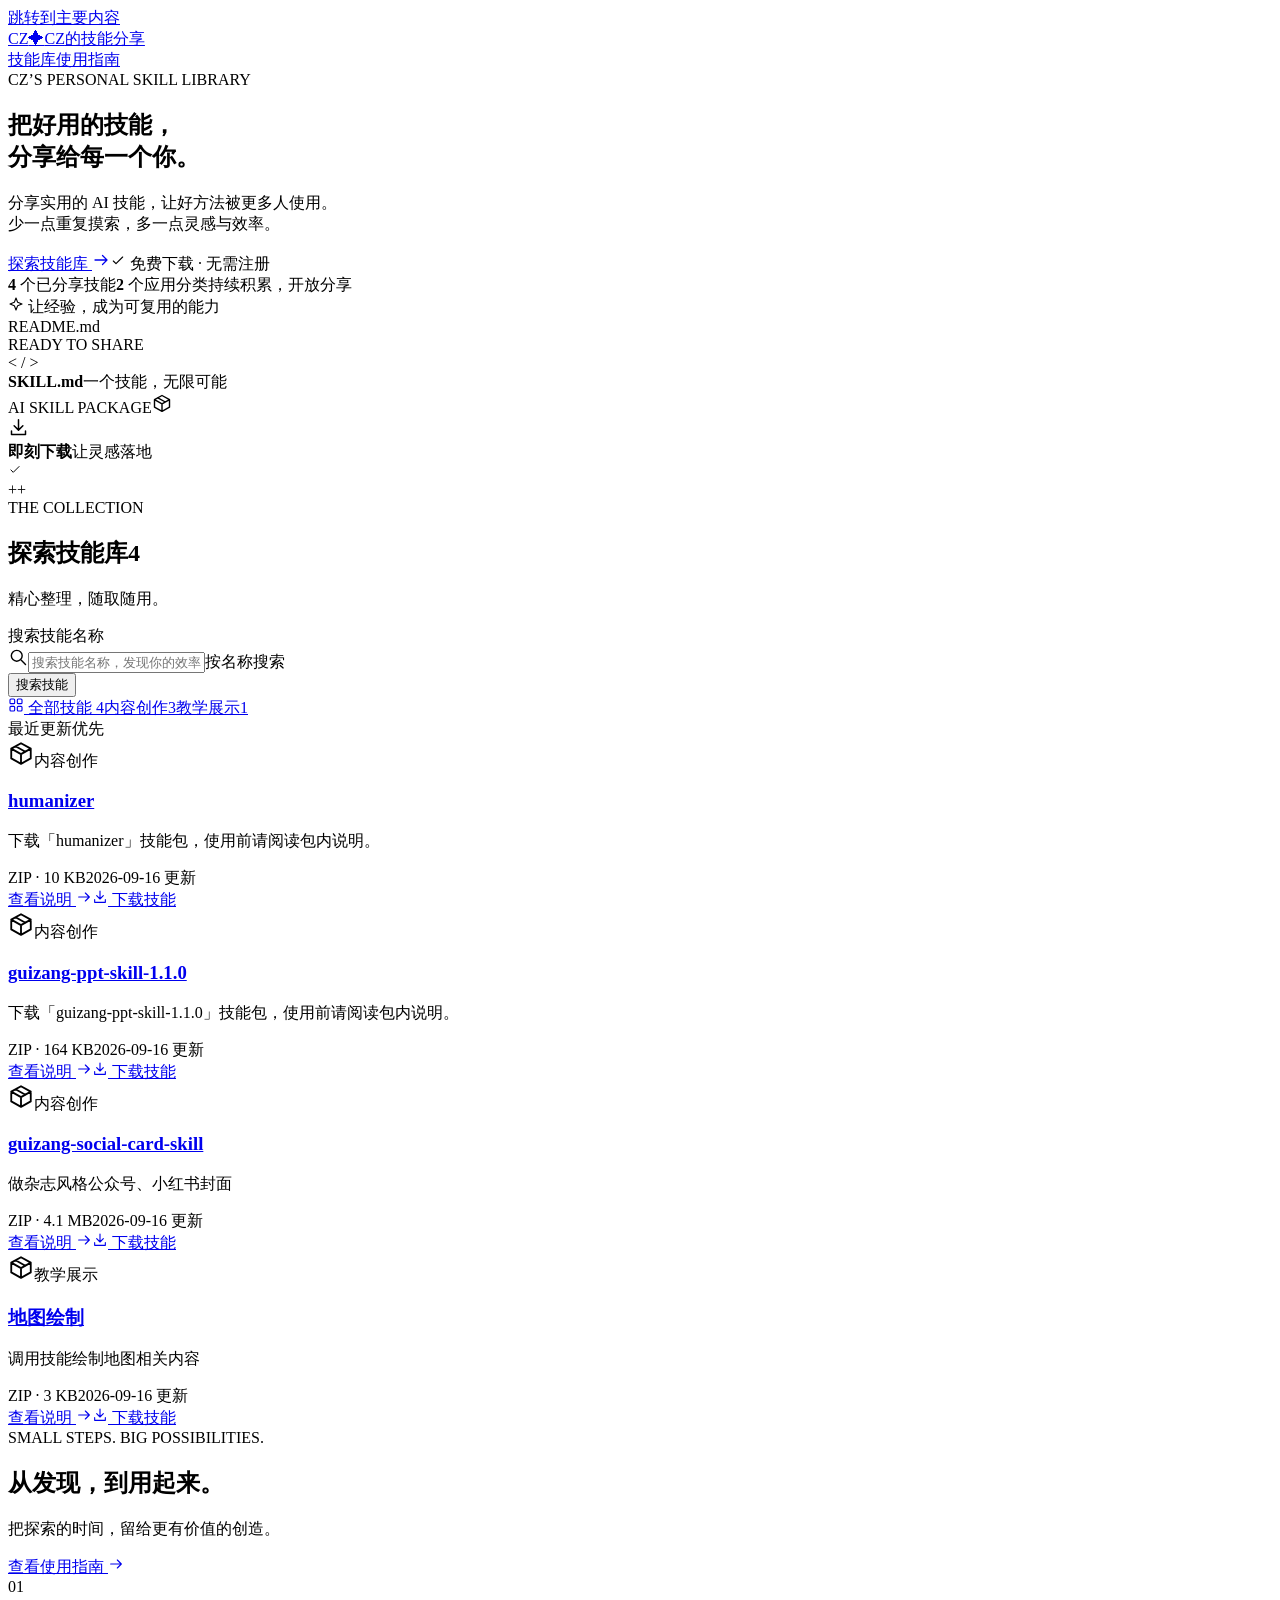
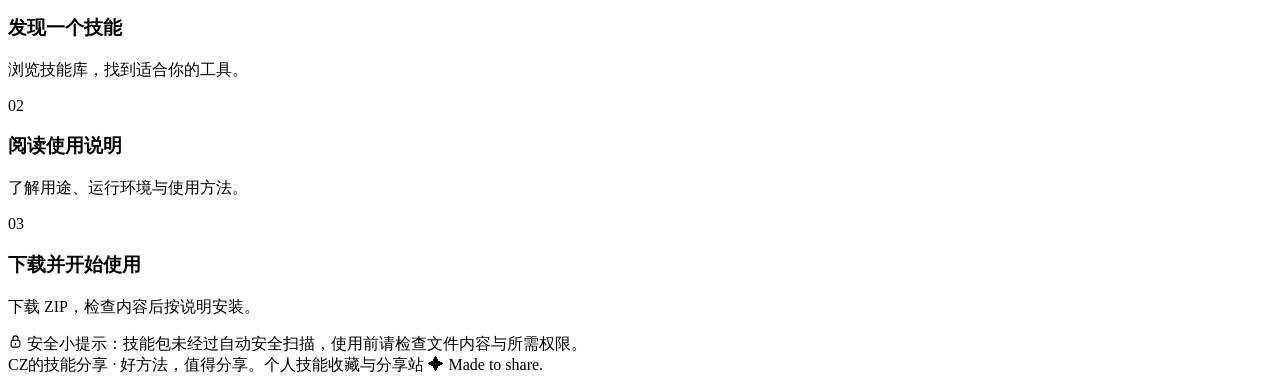
==== commit 0a18534c: "Publish CZ skill sharing" ====
--- a/index.html
+++ b/index.html
@@ -14,7 +14,7 @@
 <a class="skip-link" href="#main">跳转到主要内容</a>
 <header class="site-header"><div class="shell header-inner">
 <a class="brand" href="/cz-skill-sharing/" aria-label="CZ的技能分享首页"><span class="brand-mark">CZ<span>✦</span></span><span>CZ<span class="brand-rest">的技能分享</span></span></a>
-<nav aria-label="主导航"><a class="nav-link active" href="/cz-skill-sharing/#library">技能库</a><a class="nav-link about-link" href="/cz-skill-sharing/#how-it-works">使用指南</a></nav>
+<nav aria-label="主导航"><a class="nav-link active" href="/cz-skill-sharing/#library">技能库</a><a class="nav-link about-link " href="/cz-skill-sharing/guide/">使用指南</a></nav>
 </div></header>
 <main id="main" class="shell" tabindex="-1">
 
@@ -73,7 +73,9 @@
 </svg> 下载技能</a></div></article></div>
 
 </section>
-<section id="how-it-works" class="guide"><div class="guide-intro"><span class="section-kicker">SMALL STEPS. BIG POSSIBILITIES.</span><h2>从发现，到用起来。</h2><p>把探索的时间，留给更有价值的创造。</p></div><div class="guide-steps"><div><span class="step-number">01</span><h3>发现一个技能</h3><p>浏览技能库，找到适合你的工具。</p></div><div><span class="step-number">02</span><h3>阅读使用说明</h3><p>了解用途、运行环境与使用方法。</p></div><div><span class="step-number">03</span><h3>下载并开始使用</h3><p>下载 ZIP，检查内容后按说明安装。</p></div></div></section>
+<section id="how-it-works" class="guide"><div class="guide-intro"><span class="section-kicker">SMALL STEPS. BIG POSSIBILITIES.</span><h2>从发现，到用起来。</h2><p>把探索的时间，留给更有价值的创造。</p><a class="button secondary guide-entry" href="/cz-skill-sharing/guide/">查看使用指南 <svg width="16" height="16" viewBox="0 0 24 24" fill="none" stroke="currentColor" stroke-width="1.7" stroke-linecap="round" stroke-linejoin="round" aria-hidden="true">
+<path d="M4 12h16m-6-6 6 6-6 6"/>
+</svg></a></div><div class="guide-steps"><div><span class="step-number">01</span><h3>发现一个技能</h3><p>浏览技能库，找到适合你的工具。</p></div><div><span class="step-number">02</span><h3>阅读使用说明</h3><p>了解用途、运行环境与使用方法。</p></div><div><span class="step-number">03</span><h3>下载并开始使用</h3><p>下载 ZIP，检查内容后按说明安装。</p></div></div></section>
 <div class="safety-note"><svg width="15" height="15" viewBox="0 0 24 24" fill="none" stroke="currentColor" stroke-width="1.7" stroke-linecap="round" stroke-linejoin="round" aria-hidden="true">
 <rect x="5" y="10" width="14" height="11" rx="3"/><path d="M8 10V7a4 4 0 0 1 8 0v3m-4 5v2"/>
 </svg> 安全小提示：技能包未经过自动安全扫描，使用前请检查文件内容与所需权限。</div>
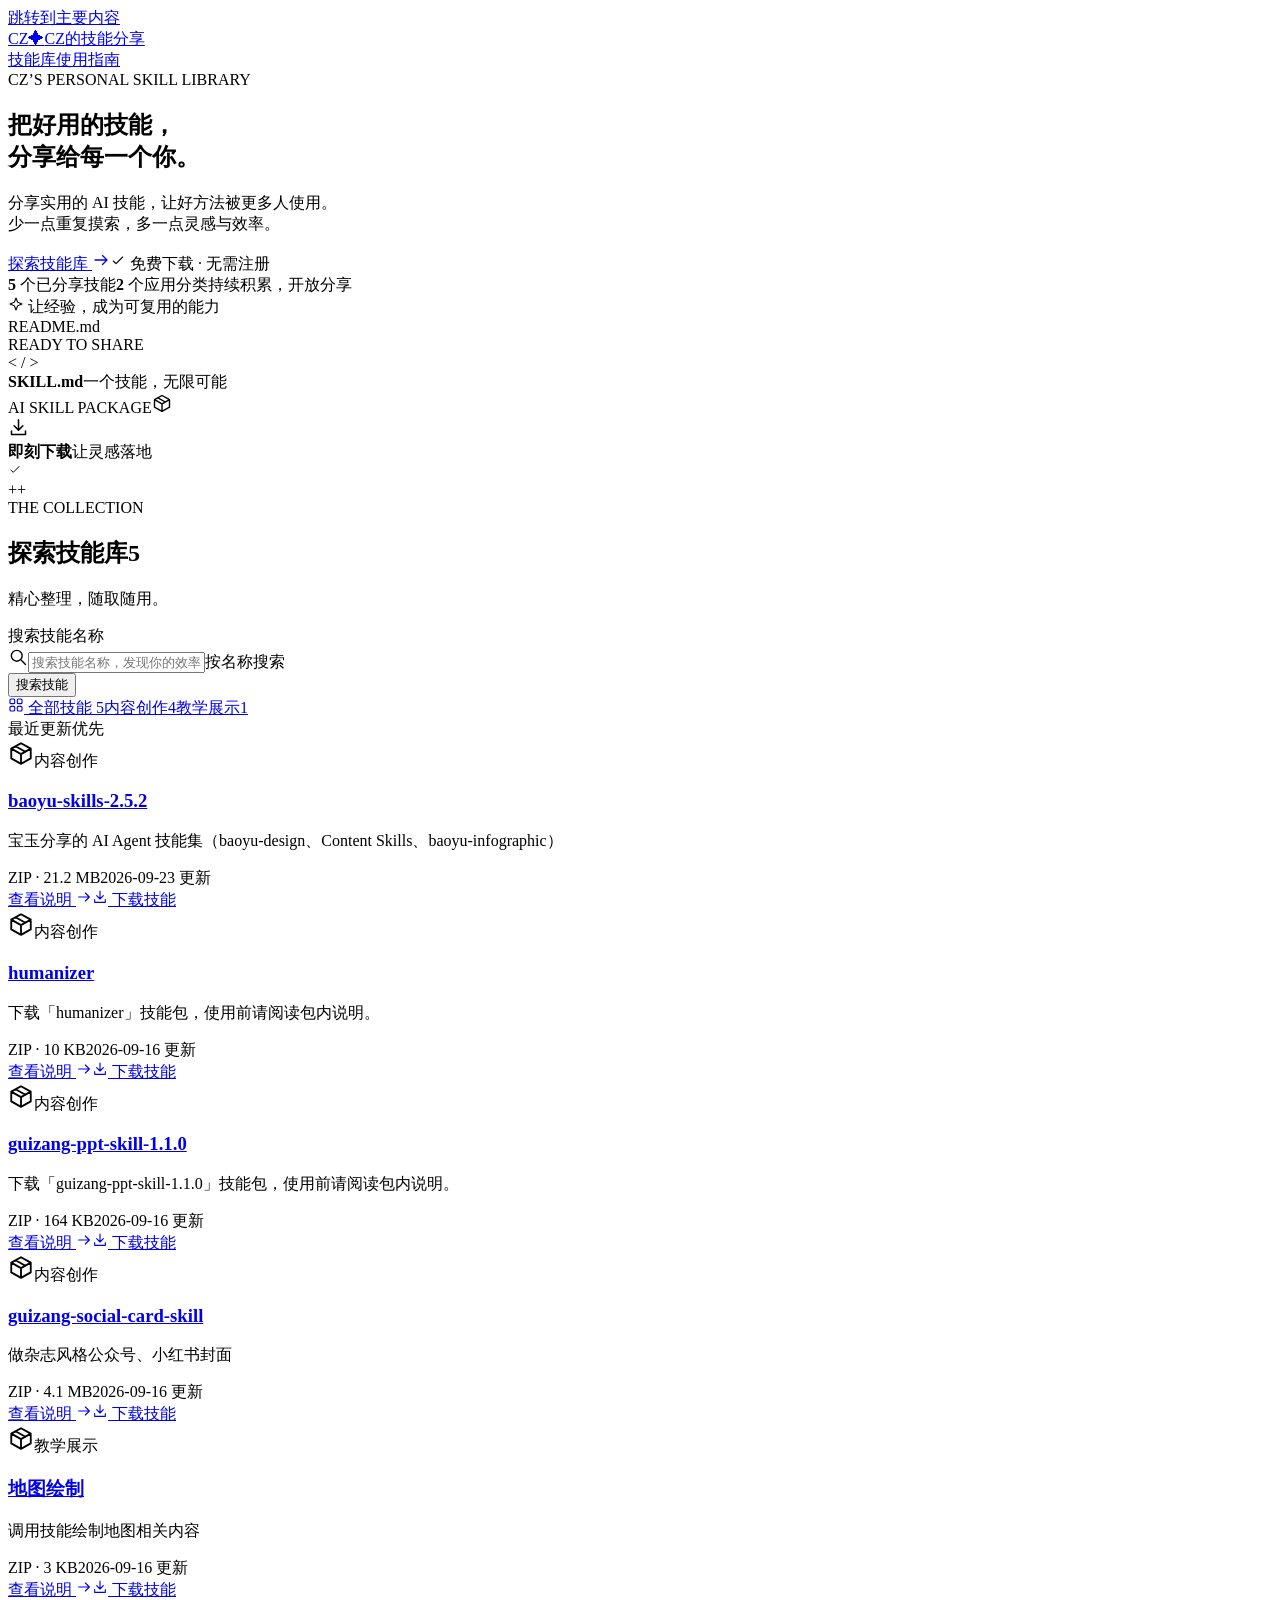
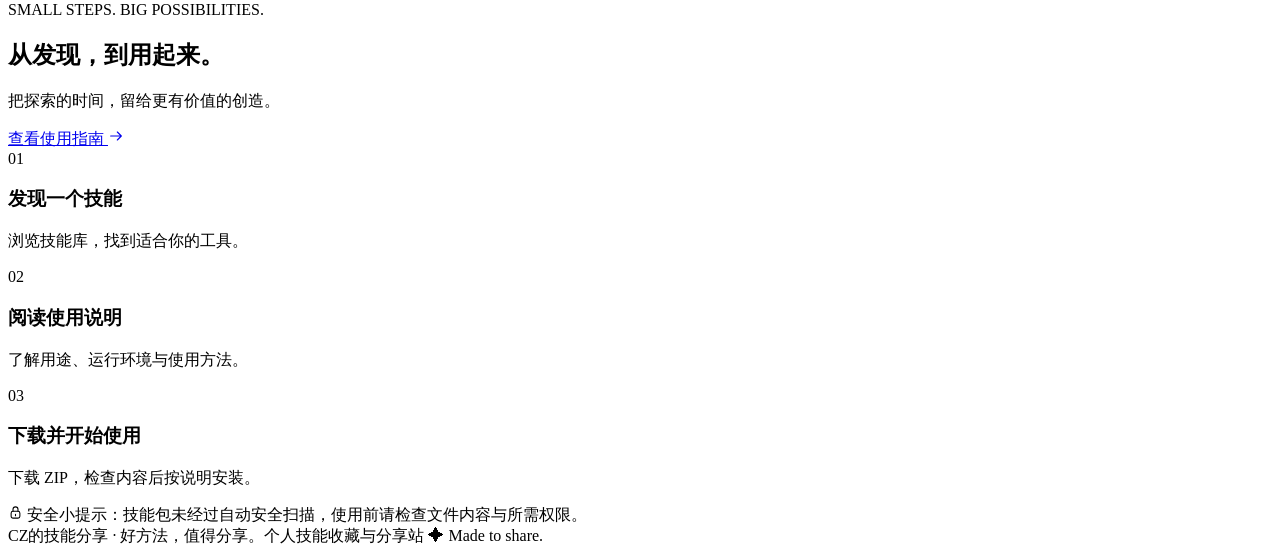
==== commit 7c936e47: "Publish CZ skill sharing" ====
--- a/index.html
+++ b/index.html
@@ -9,6 +9,7 @@
 <link rel="stylesheet" href="/cz-skill-sharing/static/style.css">
 <script defer src="/cz-skill-sharing/static/app.js"></script>
 <script defer src="/cz-skill-sharing/static/public.js"></script>
+
 </head>
 <body>
 <a class="skip-link" href="#main">跳转到主要内容</a>
@@ -25,7 +26,7 @@
 <path d="M4 12h16m-6-6 6 6-6 6"/>
 </svg></a><span class="hero-note"><svg width="16" height="16" viewBox="0 0 24 24" fill="none" stroke="currentColor" stroke-width="1.7" stroke-linecap="round" stroke-linejoin="round" aria-hidden="true">
 <path d="m5 12 4 4L19 6"/>
-</svg> 免费下载 · 无需注册</span></div><div class="hero-meta"><span><strong>4</strong> 个已分享技能</span><i></i><span><strong>2</strong> 个应用分类</span><i></i><span>持续积累，开放分享</span></div></div>
+</svg> 免费下载 · 无需注册</span></div><div class="hero-meta"><span><strong>5</strong> 个已分享技能</span><i></i><span><strong>2</strong> 个应用分类</span><i></i><span>持续积累，开放分享</span></div></div>
 <div class="hero-art" aria-hidden="true"><div class="orbit orbit-one"></div><div class="orbit orbit-two"></div><div class="art-note note-top"><svg width="16" height="16" viewBox="0 0 24 24" fill="none" stroke="currentColor" stroke-width="1.7" stroke-linecap="round" stroke-linejoin="round" aria-hidden="true">
 <path d="m12 3 2.5 6.5L21 12l-6.5 2.5L12 21l-2.5-6.5L3 12l6.5-2.5L12 3Z"/>
 </svg> 让经验，成为可复用的能力</div><div class="floating-file file-back"><div class="file-label">README.md</div><span></span><span></span><span></span></div><div class="floating-file file-front"><div class="mini-label"><span class="mini-dot"></span> READY TO SHARE</div><div class="art-code">&lt; / &gt;</div><strong>SKILL.md</strong><span class="file-caption">一个技能，无限可能</span><div class="art-file-footer"><span>AI SKILL PACKAGE</span><svg width="20" height="20" viewBox="0 0 24 24" fill="none" stroke="currentColor" stroke-width="1.7" stroke-linecap="round" stroke-linejoin="round" aria-hidden="true">
@@ -36,35 +37,41 @@
 <path d="m5 12 4 4L19 6"/>
 </svg></span></div><span class="art-plus plus-one">+</span><span class="art-plus plus-two">+</span></div>
 </section>
-<section id="library" class="library-section" aria-labelledby="library-title"><div class="section-heading"><div><div class="section-kicker">THE COLLECTION</div><h2 id="library-title">探索技能库<span class="count-badge">4</span></h2></div><p>精心整理，随取随用。</p></div>
+<section id="library" class="library-section" aria-labelledby="library-title"><div class="section-heading"><div><div class="section-kicker">THE COLLECTION</div><h2 id="library-title">探索技能库<span class="count-badge">5</span></h2></div><p>精心整理，随取随用。</p></div>
 <form method="get" class="search-form" action="/cz-skill-sharing/#library"><label class="sr-only" for="search">搜索技能名称</label><div class="search-input"><svg width="20" height="20" viewBox="0 0 24 24" fill="none" stroke="currentColor" stroke-width="1.7" stroke-linecap="round" stroke-linejoin="round" aria-hidden="true">
 <circle cx="10.5" cy="10.5" r="6.5"/><path d="m16 16 5 5"/>
 </svg><input id="search" name="q" value="" placeholder="搜索技能名称，发现你的效率工具…" maxlength="80" autocomplete="off"><span class="search-hint">按名称搜索</span></div><button class="button search-button" type="submit">搜索技能</button></form>
 <div class="filter-bar"><div class="filter-list" aria-label="按分类筛选"><a class="filter-chip selected" href="/cz-skill-sharing/#library"><svg width="16" height="16" viewBox="0 0 24 24" fill="none" stroke="currentColor" stroke-width="1.7" stroke-linecap="round" stroke-linejoin="round" aria-hidden="true">
 <rect x="3" y="3" width="7" height="7" rx="1.5"/><rect x="14" y="3" width="7" height="7" rx="1.5"/><rect x="3" y="14" width="7" height="7" rx="1.5"/><rect x="14" y="14" width="7" height="7" rx="1.5"/>
-</svg> 全部技能 <span>4</span></a><a class="filter-chip " href="/cz-skill-sharing/?category=%E5%86%85%E5%AE%B9%E5%88%9B%E4%BD%9C#library">内容创作<span>3</span></a><a class="filter-chip " href="/cz-skill-sharing/?category=%E6%95%99%E5%AD%A6%E5%B1%95%E7%A4%BA#library">教学展示<span>1</span></a></div><span class="sort-note">最近更新优先</span></div>
+</svg> 全部技能 <span>5</span></a><a class="filter-chip " href="/cz-skill-sharing/?category=%E5%86%85%E5%AE%B9%E5%88%9B%E4%BD%9C#library">内容创作<span>4</span></a><a class="filter-chip " href="/cz-skill-sharing/?category=%E6%95%99%E5%AD%A6%E5%B1%95%E7%A4%BA#library">教学展示<span>1</span></a></div><span class="sort-note">最近更新优先</span></div>
 
 
 <p id="public-results" class="result-note" role="status" hidden><span></span> <a data-clear-filters href="/cz-skill-sharing/#library">清除筛选</a></p><div id="public-empty" class="empty-state" hidden><h3>没有找到匹配的技能</h3><p>换一个名称或分类试试。</p><a data-clear-filters class="button secondary" href="/cz-skill-sharing/#library">查看全部技能</a></div><noscript><p class="notice">当前显示全部技能；启用 JavaScript 后可搜索和筛选，详情和下载不受影响。</p></noscript>
 <div class="skill-grid"><article class="skill-card"><div class="card-top"><span class="skill-icon color-0"><svg width="26" height="26" viewBox="0 0 24 24" fill="none" stroke="currentColor" stroke-width="1.7" stroke-linecap="round" stroke-linejoin="round" aria-hidden="true">
 <path d="m12 3 9 5v9l-9 5-9-5V8l9-5Zm-9 5 9 5 9-5M12 13v9M7 5.8l9 5"/>
+</svg></span><span class="category-tag">内容创作</span></div><h3><a href="/cz-skill-sharing/skills/573144cb96c6f582098bb8a5/">baoyu-skills-2.5.2</a></h3><p class="card-summary">宝玉分享的 AI Agent 技能集（baoyu-design、Content Skills、baoyu-infographic）</p><div class="card-meta"><span>ZIP · 21.2 MB</span><time datetime="2026-09-23T02:52:52.797269+00:00">2026-09-23 更新</time></div><div class="card-actions"><a class="detail-link" href="/cz-skill-sharing/skills/573144cb96c6f582098bb8a5/">查看说明 <svg width="16" height="16" viewBox="0 0 24 24" fill="none" stroke="currentColor" stroke-width="1.7" stroke-linecap="round" stroke-linejoin="round" aria-hidden="true">
+<path d="M4 12h16m-6-6 6 6-6 6"/>
+</svg></a><a class="download-button" href="https://github.com/gatsbychen765/cz-skill-sharing/releases/download/cz-packages/573144cb96c6f582098bb8a5-948cc2436478d94f5b68f3884e2fd3414b990b9ab2785355d3362a09cc0a4f90.zip" aria-label="下载 baoyu-skills-2.5.2"><svg width="16" height="16" viewBox="0 0 24 24" fill="none" stroke="currentColor" stroke-width="1.7" stroke-linecap="round" stroke-linejoin="round" aria-hidden="true">
+<path d="M12 3v12m-5-5 5 5 5-5M4 16v4h16v-4"/>
+</svg> 下载技能</a></div></article><article class="skill-card"><div class="card-top"><span class="skill-icon color-1"><svg width="26" height="26" viewBox="0 0 24 24" fill="none" stroke="currentColor" stroke-width="1.7" stroke-linecap="round" stroke-linejoin="round" aria-hidden="true">
+<path d="m12 3 9 5v9l-9 5-9-5V8l9-5Zm-9 5 9 5 9-5M12 13v9M7 5.8l9 5"/>
 </svg></span><span class="category-tag">内容创作</span></div><h3><a href="/cz-skill-sharing/skills/a8aa49b3faef647155bda65f/">humanizer</a></h3><p class="card-summary">下载「humanizer」技能包，使用前请阅读包内说明。</p><div class="card-meta"><span>ZIP · 10 KB</span><time datetime="2026-09-16T06:25:53.686190+00:00">2026-09-16 更新</time></div><div class="card-actions"><a class="detail-link" href="/cz-skill-sharing/skills/a8aa49b3faef647155bda65f/">查看说明 <svg width="16" height="16" viewBox="0 0 24 24" fill="none" stroke="currentColor" stroke-width="1.7" stroke-linecap="round" stroke-linejoin="round" aria-hidden="true">
 <path d="M4 12h16m-6-6 6 6-6 6"/>
 </svg></a><a class="download-button" href="https://github.com/gatsbychen765/cz-skill-sharing/releases/download/cz-packages/a8aa49b3faef647155bda65f-e836a735fe38a0c477be8f56763a7862f2db00b9f9c08c550757e7ea0b182e78.zip" aria-label="下载 humanizer"><svg width="16" height="16" viewBox="0 0 24 24" fill="none" stroke="currentColor" stroke-width="1.7" stroke-linecap="round" stroke-linejoin="round" aria-hidden="true">
 <path d="M12 3v12m-5-5 5 5 5-5M4 16v4h16v-4"/>
-</svg> 下载技能</a></div></article><article class="skill-card"><div class="card-top"><span class="skill-icon color-1"><svg width="26" height="26" viewBox="0 0 24 24" fill="none" stroke="currentColor" stroke-width="1.7" stroke-linecap="round" stroke-linejoin="round" aria-hidden="true">
+</svg> 下载技能</a></div></article><article class="skill-card"><div class="card-top"><span class="skill-icon color-2"><svg width="26" height="26" viewBox="0 0 24 24" fill="none" stroke="currentColor" stroke-width="1.7" stroke-linecap="round" stroke-linejoin="round" aria-hidden="true">
 <path d="m12 3 9 5v9l-9 5-9-5V8l9-5Zm-9 5 9 5 9-5M12 13v9M7 5.8l9 5"/>
 </svg></span><span class="category-tag">内容创作</span></div><h3><a href="/cz-skill-sharing/skills/2584fd93b44830c1f0b812b4/">guizang-ppt-skill-1.1.0</a></h3><p class="card-summary">下载「guizang-ppt-skill-1.1.0」技能包，使用前请阅读包内说明。</p><div class="card-meta"><span>ZIP · 164 KB</span><time datetime="2026-09-16T06:25:53.658410+00:00">2026-09-16 更新</time></div><div class="card-actions"><a class="detail-link" href="/cz-skill-sharing/skills/2584fd93b44830c1f0b812b4/">查看说明 <svg width="16" height="16" viewBox="0 0 24 24" fill="none" stroke="currentColor" stroke-width="1.7" stroke-linecap="round" stroke-linejoin="round" aria-hidden="true">
 <path d="M4 12h16m-6-6 6 6-6 6"/>
 </svg></a><a class="download-button" href="https://github.com/gatsbychen765/cz-skill-sharing/releases/download/cz-packages/2584fd93b44830c1f0b812b4-9d8273299b1ad0faa97e74c9d64bc0e603859e3e7d27e46937d4fe5d0202c0d8.zip" aria-label="下载 guizang-ppt-skill-1.1.0"><svg width="16" height="16" viewBox="0 0 24 24" fill="none" stroke="currentColor" stroke-width="1.7" stroke-linecap="round" stroke-linejoin="round" aria-hidden="true">
 <path d="M12 3v12m-5-5 5 5 5-5M4 16v4h16v-4"/>
-</svg> 下载技能</a></div></article><article class="skill-card"><div class="card-top"><span class="skill-icon color-2"><svg width="26" height="26" viewBox="0 0 24 24" fill="none" stroke="currentColor" stroke-width="1.7" stroke-linecap="round" stroke-linejoin="round" aria-hidden="true">
+</svg> 下载技能</a></div></article><article class="skill-card"><div class="card-top"><span class="skill-icon color-3"><svg width="26" height="26" viewBox="0 0 24 24" fill="none" stroke="currentColor" stroke-width="1.7" stroke-linecap="round" stroke-linejoin="round" aria-hidden="true">
 <path d="m12 3 9 5v9l-9 5-9-5V8l9-5Zm-9 5 9 5 9-5M12 13v9M7 5.8l9 5"/>
 </svg></span><span class="category-tag">内容创作</span></div><h3><a href="/cz-skill-sharing/skills/233eb5776fda83d175fd4b83/">guizang-social-card-skill</a></h3><p class="card-summary">做杂志风格公众号、小红书封面</p><div class="card-meta"><span>ZIP · 4.1 MB</span><time datetime="2026-09-16T06:08:05.598661+00:00">2026-09-16 更新</time></div><div class="card-actions"><a class="detail-link" href="/cz-skill-sharing/skills/233eb5776fda83d175fd4b83/">查看说明 <svg width="16" height="16" viewBox="0 0 24 24" fill="none" stroke="currentColor" stroke-width="1.7" stroke-linecap="round" stroke-linejoin="round" aria-hidden="true">
 <path d="M4 12h16m-6-6 6 6-6 6"/>
 </svg></a><a class="download-button" href="https://github.com/gatsbychen765/cz-skill-sharing/releases/download/cz-packages/233eb5776fda83d175fd4b83-b100f7b04d54288026b57b9c7c17840203dfb3dd2c23067dd80d335aeb7a9d7f.zip" aria-label="下载 guizang-social-card-skill"><svg width="16" height="16" viewBox="0 0 24 24" fill="none" stroke="currentColor" stroke-width="1.7" stroke-linecap="round" stroke-linejoin="round" aria-hidden="true">
 <path d="M12 3v12m-5-5 5 5 5-5M4 16v4h16v-4"/>
-</svg> 下载技能</a></div></article><article class="skill-card"><div class="card-top"><span class="skill-icon color-3"><svg width="26" height="26" viewBox="0 0 24 24" fill="none" stroke="currentColor" stroke-width="1.7" stroke-linecap="round" stroke-linejoin="round" aria-hidden="true">
+</svg> 下载技能</a></div></article><article class="skill-card"><div class="card-top"><span class="skill-icon color-0"><svg width="26" height="26" viewBox="0 0 24 24" fill="none" stroke="currentColor" stroke-width="1.7" stroke-linecap="round" stroke-linejoin="round" aria-hidden="true">
 <path d="m12 3 9 5v9l-9 5-9-5V8l9-5Zm-9 5 9 5 9-5M12 13v9M7 5.8l9 5"/>
 </svg></span><span class="category-tag">教学展示</span></div><h3><a href="/cz-skill-sharing/skills/1b707c04998ac43023955875/">地图绘制</a></h3><p class="card-summary">调用技能绘制地图相关内容</p><div class="card-meta"><span>ZIP · 3 KB</span><time datetime="2026-09-16T05:57:52.338210+00:00">2026-09-16 更新</time></div><div class="card-actions"><a class="detail-link" href="/cz-skill-sharing/skills/1b707c04998ac43023955875/">查看说明 <svg width="16" height="16" viewBox="0 0 24 24" fill="none" stroke="currentColor" stroke-width="1.7" stroke-linecap="round" stroke-linejoin="round" aria-hidden="true">
 <path d="M4 12h16m-6-6 6 6-6 6"/>
